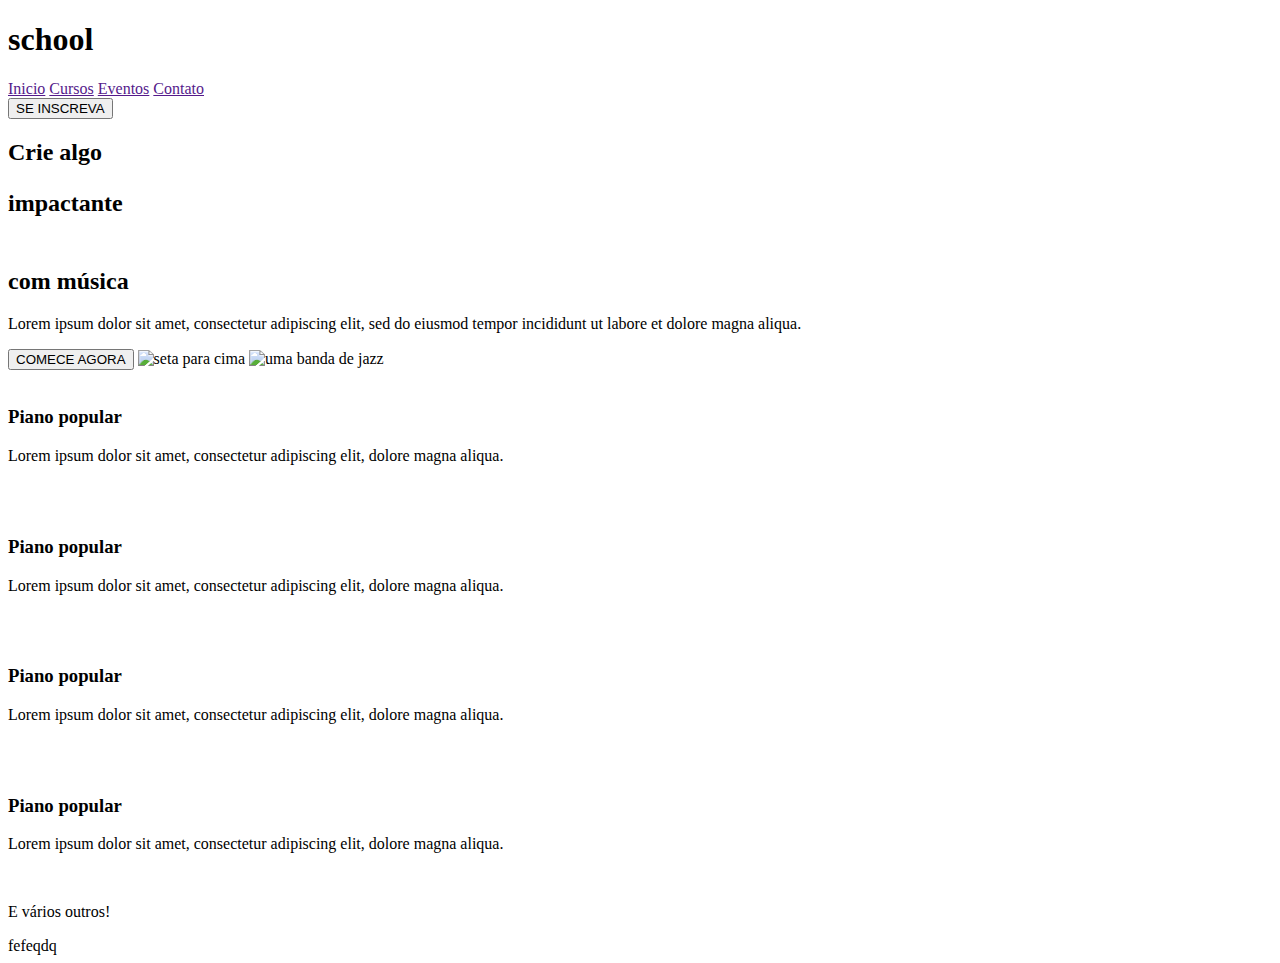
==== index.html @ 57fbb7ee "fix: add button in section" ====
<!DOCTYPE html>
<html lang="en">

<head>
    <meta charset="UTF-8">
    <meta name="viewport" content="width=device-width, initial-scale=1.0">
    <title>template-school</title>
    <link rel="stylesheet" href="./src//styles/index.css">
</head>

<body>
    <header>
        <h1>school</h1>
        <nav>
            <a href="" target="_self">Inicio</a>
            <a href="" target="_self">Cursos</a>
            <a href="" target="_self">Eventos</a>
            <a href="" target="_self">Contato</a>
        </nav>
        <button type="button">SE INSCREVA</button>
    </header>

    <main>
        <span>
            <h2>Crie algo <div class="heroTextContainer" ><p class="heroTitle" >impactante</p><img class="iconTextHero" src="./src/images/svg/icon-text-hero.svg" alt=""></div> com música</h2>
            <p>Lorem ipsum dolor sit amet, consectetur adipiscing elit, sed do eiusmod tempor incididunt ut labore et dolore magna aliqua.</p>
            <button type="button">COMECE AGORA</button>
            <img src="./src/images/svg/icon-arrow-hero.svg"  class="heroArrow" alt="seta para cima">
        </span>
        <img src="./src/images/svg/hero-img.svg" alt="uma banda de jazz">
    </main>
    
    <section>
      
       <div class="alinhamento"> 

        <div  class="cardred">
            <div class="redContent">
            <img src="./src/images/svg/Instrument Piano Keys.svg" alt="">
            <h3>Piano popular </h3>
            <p>Lorem ipsum dolor sit amet, consectetur adipiscing elit, dolore magna aliqua.</p>
            </div>
            <img src="./src/images/svg/seta.svg" alt="">
        </div>

        <div  class="cardyello">
            <div class="yelloContent">
            <img src="./src/images/svg/Music Clef Sheet.svg" alt="">
            <h3>Piano popular </h3>
            <p>Lorem ipsum dolor sit amet, consectetur adipiscing elit, dolore magna aliqua.</p>
            </div>
            <img src="./src/images/svg/seta.svg" alt="">
        </div>


        <div  class="cardred">
            <div class="redContent">
            <img src="./src/images/svg/Instrument Saxophone Play.svg" alt="">
            <h3>Piano popular </h3>
            <p>Lorem ipsum dolor sit amet, consectetur adipiscing elit, dolore magna aliqua.</p>
            </div>
            <img src="./src/images/svg/seta.svg" alt="">
        </div>


        <div  class="cardyello">
            <div class="yelloContent">
            <img src="./src/images/svg/Modern Music Drums.svg" alt="">
            <h3>Piano popular </h3>
            <p>Lorem ipsum dolor sit amet, consectetur adipiscing elit, dolore magna aliqua.</p>
            </div>
            <img src="./src/images/svg/seta.svg" alt="">
        </div>

        </div>

        <div class="logo">
           <p>E vários outros!</p>
        </div>
    </section>
    
</body>

</html>
fefeqdq
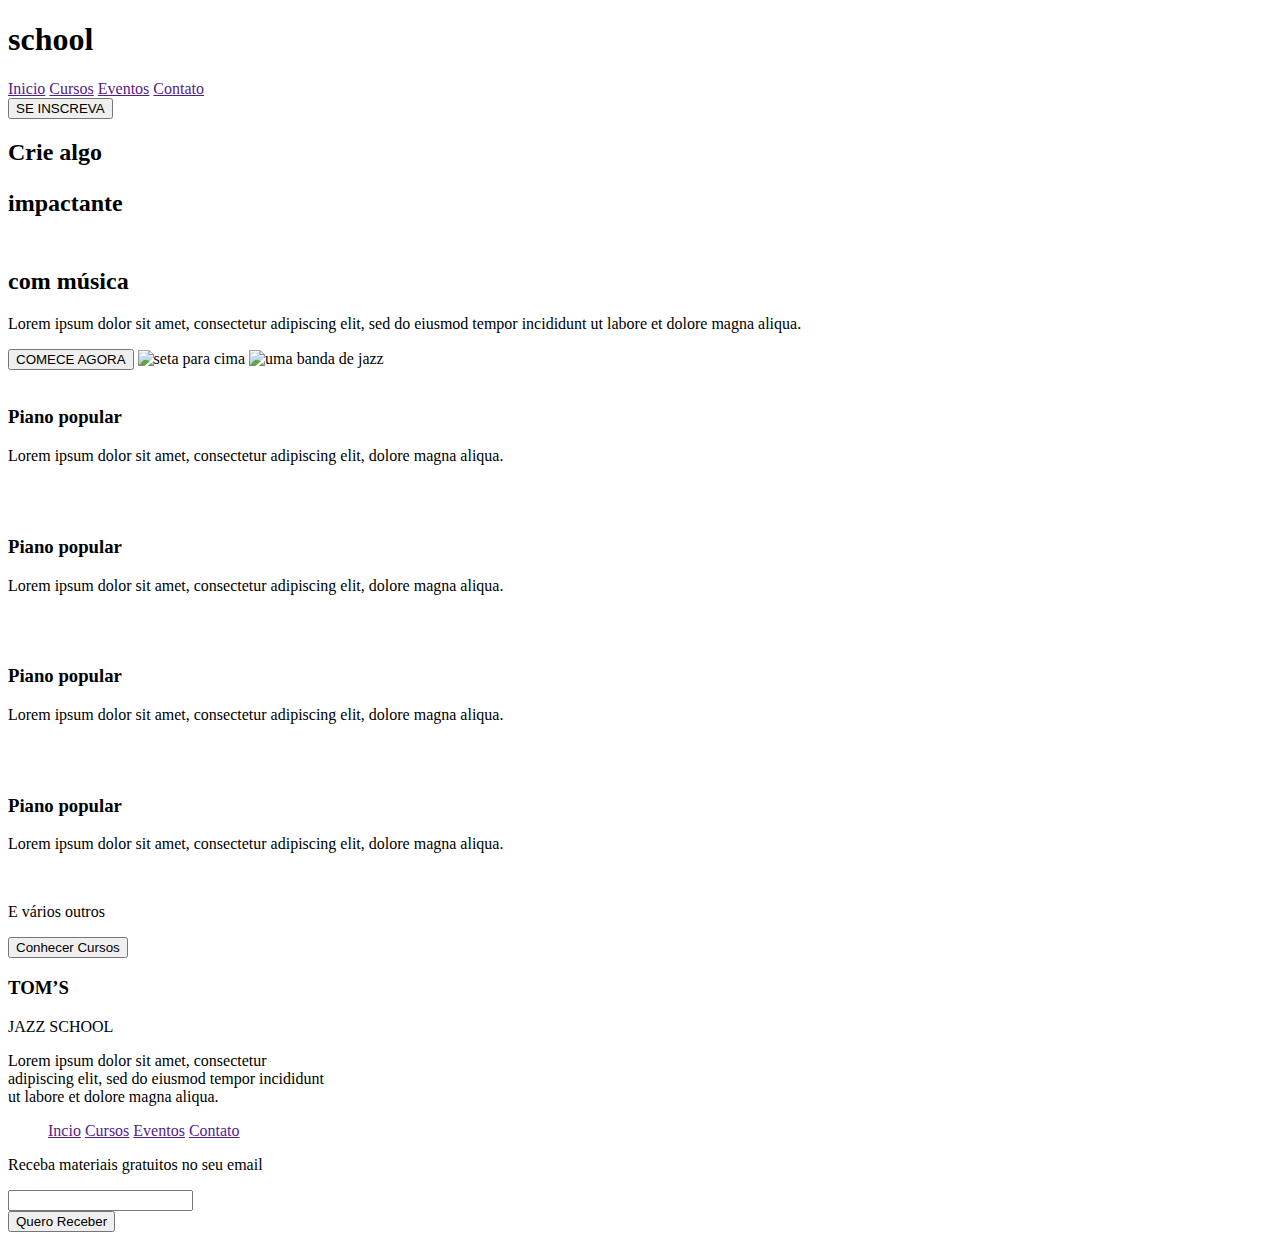
==== commit 7c7fe91b: "Merge pull request #1 from FelipeTMedina/feat/addSectionButton" ====
--- a/index.html
+++ b/index.html
@@ -74,13 +74,50 @@
 
         </div>
 
-        <div class="logo">
-           <p>E vários outros!</p>
+        <p class="logo"> E <span class="nomeTexto"> vários </span> outros </p>
+
+        <button class="botao1" type="button">Conhecer Cursos</button>
+        
+    </section>
+
+    <footer class="footer_content">
+
+        <div class="formag">
+            <div class="cabeçalho2">
+            <h3>TOM’S </h3>
+            <p>JAZZ SCHOOL</p>
+            </div>
+       
+
+        <div class="footer_text">
+        <p> Lorem ipsum dolor sit amet, consectetur <br> adipiscing elit,
+            sed do eiusmod  tempor incididunt <br> ut labore et dolore magna aliqua.</p>
         </div>
-    </section>
+        </div>
+
+        <div class="lista2">
+            <ul>
+              <a href="">Incio</a>  
+              <a href="">Cursos</a>                    
+              <a href="">Eventos</a>                        
+              <a href="">Contato</a>                      
+
+            </ul>
+        </div>
+
+        <div class="alinhamento_footer">
+        <p class="miniTexto_Content">Receba materiais gratuitos no seu email</p>
+
+        <div class="botãoo">
+            <input type="email">
+            
+        </div>
+        <button class="botao3" type="button">Quero Receber</button>
+        </div>
+
+        
+    </footer>
     
 </body>
 
 </html>
-fefeqdq
-
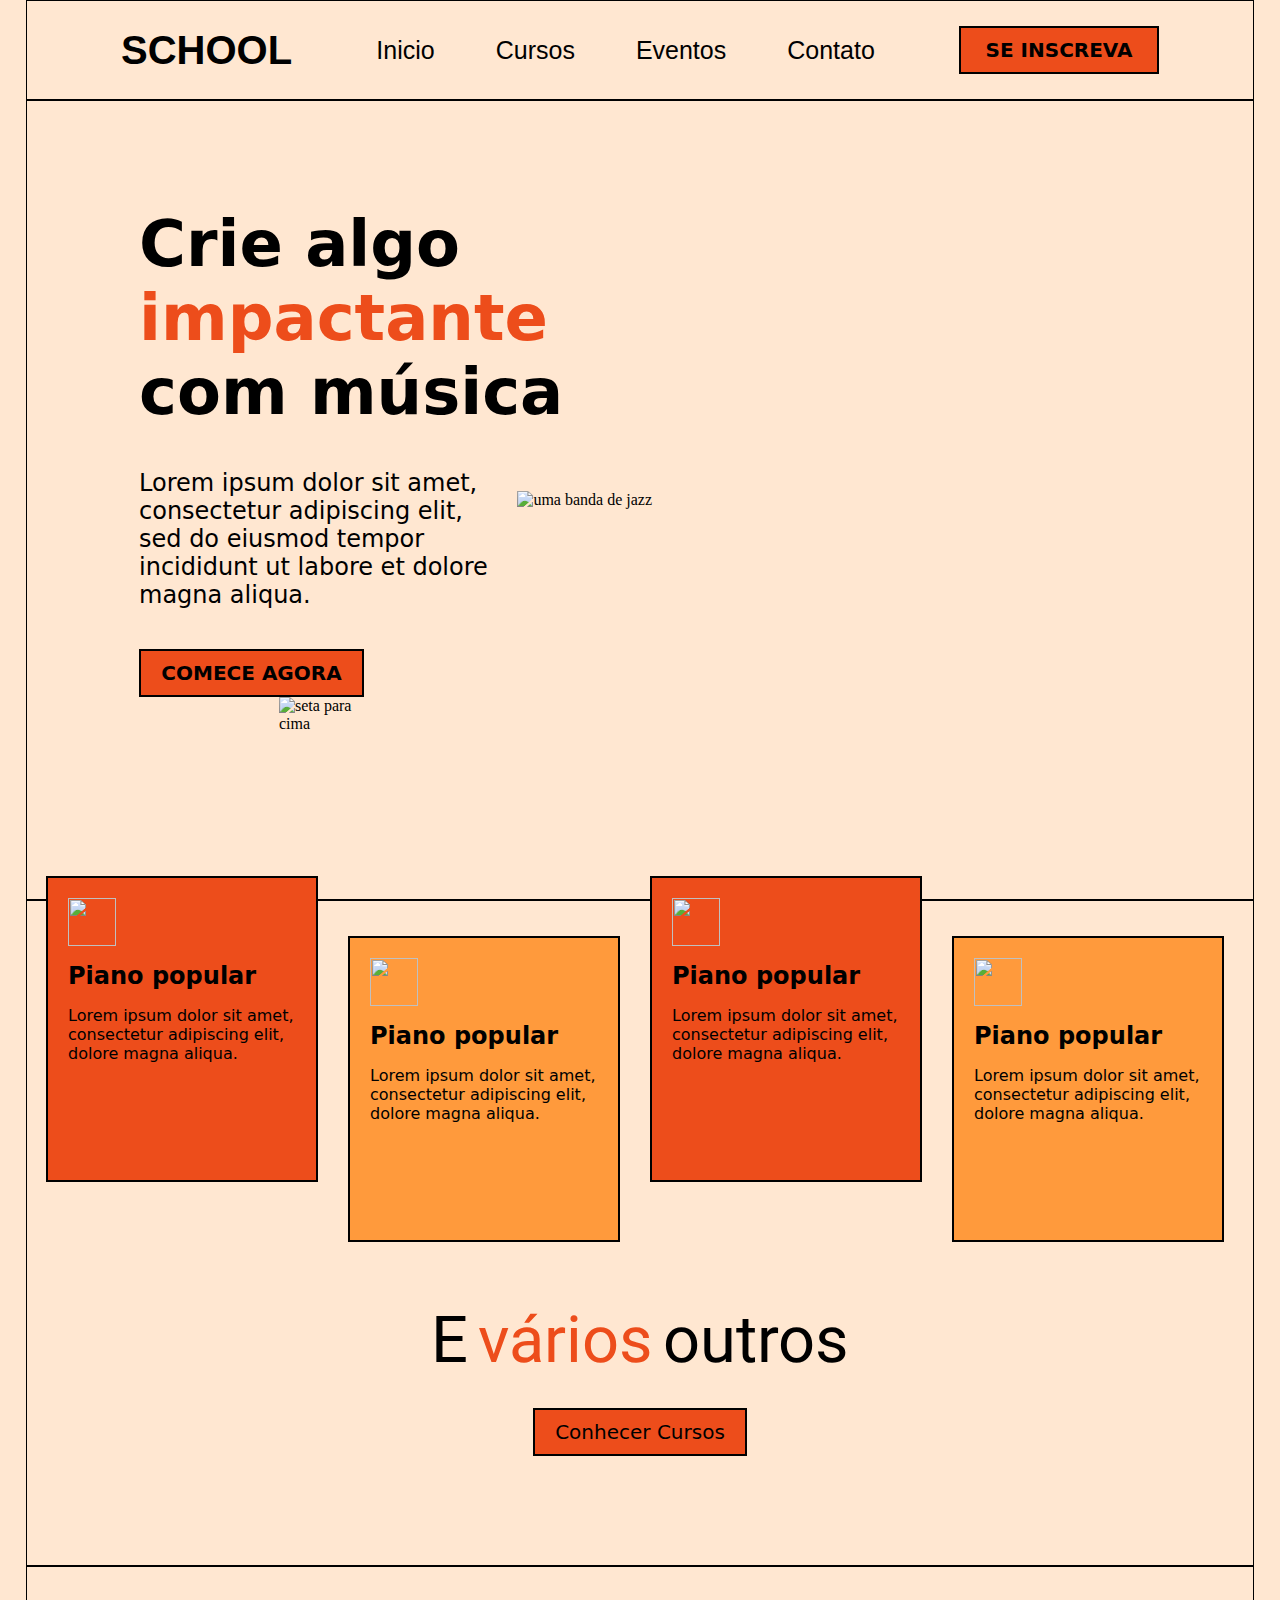
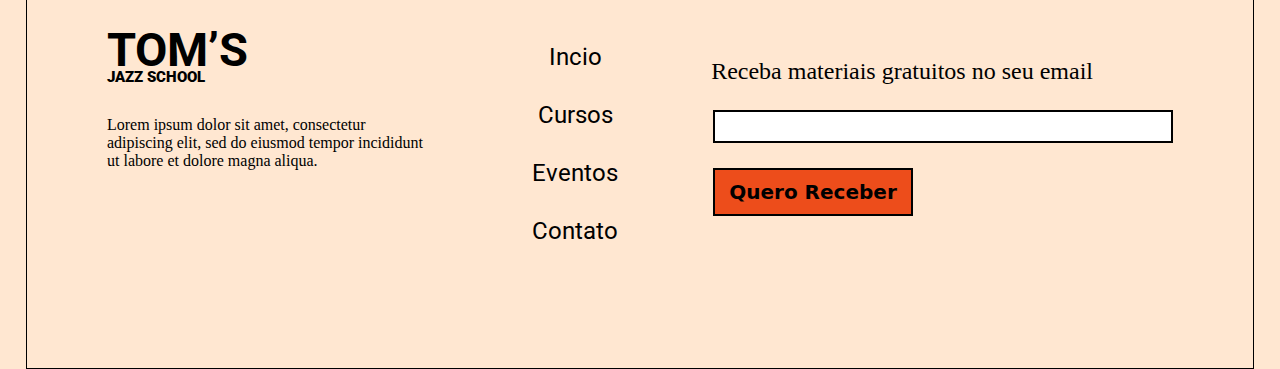
==== commit 3b12f373: "Merge branch 'feat/addSectionButton' of https://github.com/FelipeTMedina/Template-school" ====
--- a/index.html
+++ b/index.html
@@ -82,7 +82,7 @@
 
     <footer class="footer_content">
 
-        <div class="formag">
+        <div class="footerFilho">
             <div class="cabeçalho2">
             <h3>TOM’S </h3>
             <p>JAZZ SCHOOL</p>
@@ -95,7 +95,7 @@
         </div>
         </div>
 
-        <div class="lista2">
+        <div class="listaFooter">
             <ul>
               <a href="">Incio</a>  
               <a href="">Cursos</a>                    
@@ -110,12 +110,10 @@
 
         <div class="botãoo">
             <input type="email">
-            
         </div>
         <button class="botao3" type="button">Quero Receber</button>
         </div>
 
-        
     </footer>
     
 </body>
--- a/src/styles/index.css
+++ b/src/styles/index.css
@@ -0,0 +1,384 @@
+@import url('https://fonts.cdnfonts.com/css/academy-engraved-let');
+@import url('https://fonts.cdnfonts.com/css/wallpaper');
+@import url('https://fonts.googleapis.com/css2?family=Roboto&display=swap');
+
+
+* {
+    padding: 0;
+    margin: 0;
+    text-decoration: none;
+    box-sizing: border-box;
+}
+
+body {
+    background-color: #FFE7D1;
+    padding: 0 26px;
+}
+
+header {
+    width: 100%;
+    height: 100px;
+    border: 1px solid black;
+
+    display: flex;
+    justify-content: space-between;
+    align-items: center;
+    padding: 0 94px;
+}
+
+nav {
+    display: flex;
+    gap: 61px;
+}
+
+header > h1 {
+    text-transform: uppercase;
+    font-size: 40px;
+    font-family: 'Academy Engraved LET', sans-serif;
+    color: black;
+}
+
+nav > a {
+    font-size: 25px;
+    font-family: 'Academy Engraved LET', sans-serif;
+    color: black;
+}
+
+header > button {
+    width: 200px;
+    height: 48px;
+    background-color: #ED4D1B;
+    font-family: system-ui, -apple-system, BlinkMacSystemFont, 'Segoe UI', Roboto, Oxygen, Ubuntu, Cantarell, 'Open Sans', 'Helvetica Neue', sans-serif;
+    font-weight: 700;
+    font-size: 20px;
+    border: 2px solid black;
+}
+
+main {
+    width: 100%;
+    height: 800px;
+    border: 1px solid black;
+
+    display: flex;
+    align-items: center;
+}
+
+main > span {
+    width: 40%;
+    display: flex;
+    flex-direction: column;
+    padding-left: 112px;
+    gap: 40px;
+}
+
+span > h2 {
+    width: 474px;
+    font-size: 64px;
+    font-family: system-ui, -apple-system, BlinkMacSystemFont, 'Segoe UI', Roboto, Oxygen, Ubuntu, Cantarell, 'Open Sans', 'Helvetica Neue', sans-serif;
+    color: black;
+}
+
+span > p {
+    width: 368px;
+    font-size: 24px;
+    font-family: system-ui, -apple-system, BlinkMacSystemFont, 'Segoe UI', Roboto, Oxygen, Ubuntu, Cantarell, 'Open Sans', 'Helvetica Neue', sans-serif;
+    color: black;
+}
+
+span > button {
+    width: 225px;
+    height: 48px;
+    background-color: #ED4D1B;
+    font-family: system-ui, -apple-system, BlinkMacSystemFont, 'Segoe UI', Roboto, Oxygen, Ubuntu, Cantarell, 'Open Sans', 'Helvetica Neue', sans-serif;
+    font-weight: 700;
+    font-size: 20px;
+    border: 2px solid black;
+}
+
+main > img {
+    width: 60%;
+}
+
+.heroArrow {
+    display: flex;
+    margin-top: -40px;
+    margin-left: 140px;
+    width: 105px;
+    height: 97px;
+}
+
+.heroTitle {
+    color: #ED4D1B;
+}
+
+.heroTextContainer {
+    display: flex;
+}
+
+.iconTextHero {
+    margin-top: -20px;
+}
+
+section{
+width: 100%;
+height: 666px;
+border: 1px solid black;
+display: flex;
+padding: 25px;
+gap: 30px;
+flex-direction: column;
+align-items: center;
+}
+
+.logo{
+font-family: system-ui, -apple-system, BlinkMacSystemFont, 'Segoe UI', Roboto, Oxygen, Ubuntu, Cantarell, 'Open Sans', 'Helvetica Neue', sans-serif;
+font-size: 40px;
+}
+
+.alinhamento{
+    display: flex;
+    gap: 30px;
+    margin-top: -20px;
+    margin-left: 50px;
+}
+
+.cardred{
+    width: 272px;
+    height: 306px;
+    background-color: #ED4D1B  ;
+    border: 2px solid black;
+    display: flex;
+    flex-direction: column;
+    padding-top: 27px;
+    padding: top;
+    align-items: flex-start;
+    padding-left: 32px;
+    margin : -30px;
+    padding: 20px;
+}
+
+.redContent{
+    display: flex;
+    flex-direction: column;
+    gap: 16px;
+
+}
+
+
+.cardred>img{
+    display: block;
+    align-self: self-end;
+    padding-top: 50px;
+
+}
+
+.cardred{
+    display: flex;
+    flex-direction: column;
+    gap: 16px;
+
+
+}
+.redContent> img{
+
+    width: 48px;
+    height: 48px;
+    
+}
+
+
+.redContent > h3{
+font-size: 24px;
+font-family: system-ui, -apple-system, BlinkMacSystemFont, 'Segoe UI', Roboto, Oxygen, Ubuntu, Cantarell, 'Open Sans', 'Helvetica Neue', sans-serif;
+
+}
+.redContent > p{
+    width: 207;
+    font-size: 16px;
+    font-family: system-ui, -apple-system, BlinkMacSystemFont, 'Segoe UI', Roboto, Oxygen, Ubuntu, Cantarell, 'Open Sans', 'Helvetica Neue', sans-serif;
+
+
+}
+
+
+
+.cardyello{
+
+    width: 272px;
+    height: 306px;
+    background-color: #FF9A3C;    ;
+    border: 2px solid black;
+    display: flex;
+    flex-direction: column;
+    padding-top: 27px;
+    padding: top;
+    align-items: flex-start;
+    padding-left: 32px;
+    margin : 30px;
+    padding: 20px;
+}
+
+
+.cardyello>img{
+    display: block;
+    align-self: self-end;
+    padding-top: 50px;
+
+}
+
+.yelloContent{
+    display: flex;
+    flex-direction: column;
+    gap: 16px;
+
+
+}
+.yelloContent> img{
+
+    width: 48px;
+    height: 48px;
+}
+.yelloContent> p{
+    width: 207;
+    font-size: 16px;
+    font-family: system-ui, -apple-system, BlinkMacSystemFont, 'Segoe UI', Roboto, Oxygen, Ubuntu, Cantarell, 'Open Sans', 'Helvetica Neue', sans-serif;
+
+
+}
+.yelloContent> h3{
+font-size: 24px;
+font-family: system-ui, -apple-system, BlinkMacSystemFont, 'Segoe UI', Roboto, Oxygen, Ubuntu, Cantarell, 'Open Sans', 'Helvetica Neue', sans-serif;
+
+}
+
+
+.logo{
+
+    display: flex;
+    font-family: 'Roboto', sans-serif;
+    font-size: 65px;
+    gap: 10px;
+    padding-top: -29;
+    
+}
+
+.nomeTexto{
+
+color: #ED4D1B;
+
+}
+
+
+.botao1{
+    background-color: #ED4D1B;
+    width: 225;
+    height: 48px;
+    border: 2px solid ;
+    font-family: system-ui, -apple-system, BlinkMacSystemFont, 'Segoe UI', Roboto, Oxygen, Ubuntu, Cantarell, 'Open Sans', 'Helvetica Neue', sans-serif;
+    font-size: 20px;
+    padding: 0px 20px 0px 20px ;
+}
+
+
+.footer_content{
+    width: 100%;
+    height: 403px;
+    border: 1px solid black;
+}
+
+.footerFilho{
+
+    display: flex;
+    flex-direction: column;
+    gap: 15px;
+    margin-top: 60px;
+    margin-left: 80px;
+}
+
+.cabeçalho2 {
+font-family: Roboto;
+font-size: 20px;
+font-weight: 900;
+line-height: 23px;
+letter-spacing: 0em;
+text-align: left;
+
+font-family: Roboto;
+font-size: 40px;
+font-weight: 900;
+line-height: 47px;
+letter-spacing: 0em;
+text-align: left;
+
+
+}
+
+.cabeçalho2 > p{
+font-size: 15px;
+margin-top: -20px;
+
+}
+
+
+
+
+.listaFooter > ul  {
+    
+    display: flex;
+    justify-content: center;
+    flex-direction: column;
+    align-items: center;
+    gap: 30px;
+    margin-top: -40px;
+    text-decoration: none;
+    height: 28px;
+    font-family: Roboto;
+    font-size: 24px;
+    margin-left: -130px;
+}
+    
+
+a{
+    text-decoration: none;
+    color: black;
+}
+
+
+.alinhamento_footer{
+
+    display: flex;
+    flex-direction: column;
+    align-items: end;
+    margin: -100px 80px 0px 0px;
+    font-size: 24px;
+    gap: 25px;
+}
+
+
+.miniTexto_Content{
+
+    display: flex;
+    padding-right: 80px;
+}
+
+input{
+    width: 460px;
+    height: 33px;
+    padding-right: -30px;
+    border: 2px solid black;
+    
+
+}
+
+.botao3{
+
+    width: 200px;
+    height: 48px;
+    background-color: #ED4D1B;
+    font-family: system-ui, -apple-system, BlinkMacSystemFont, 'Segoe UI', Roboto, Oxygen, Ubuntu, Cantarell, 'Open Sans', 'Helvetica Neue', sans-serif;
+    font-weight: 700;
+    font-size: 20px;
+    border: 2px solid black;
+    margin-right: 260px;
+
+}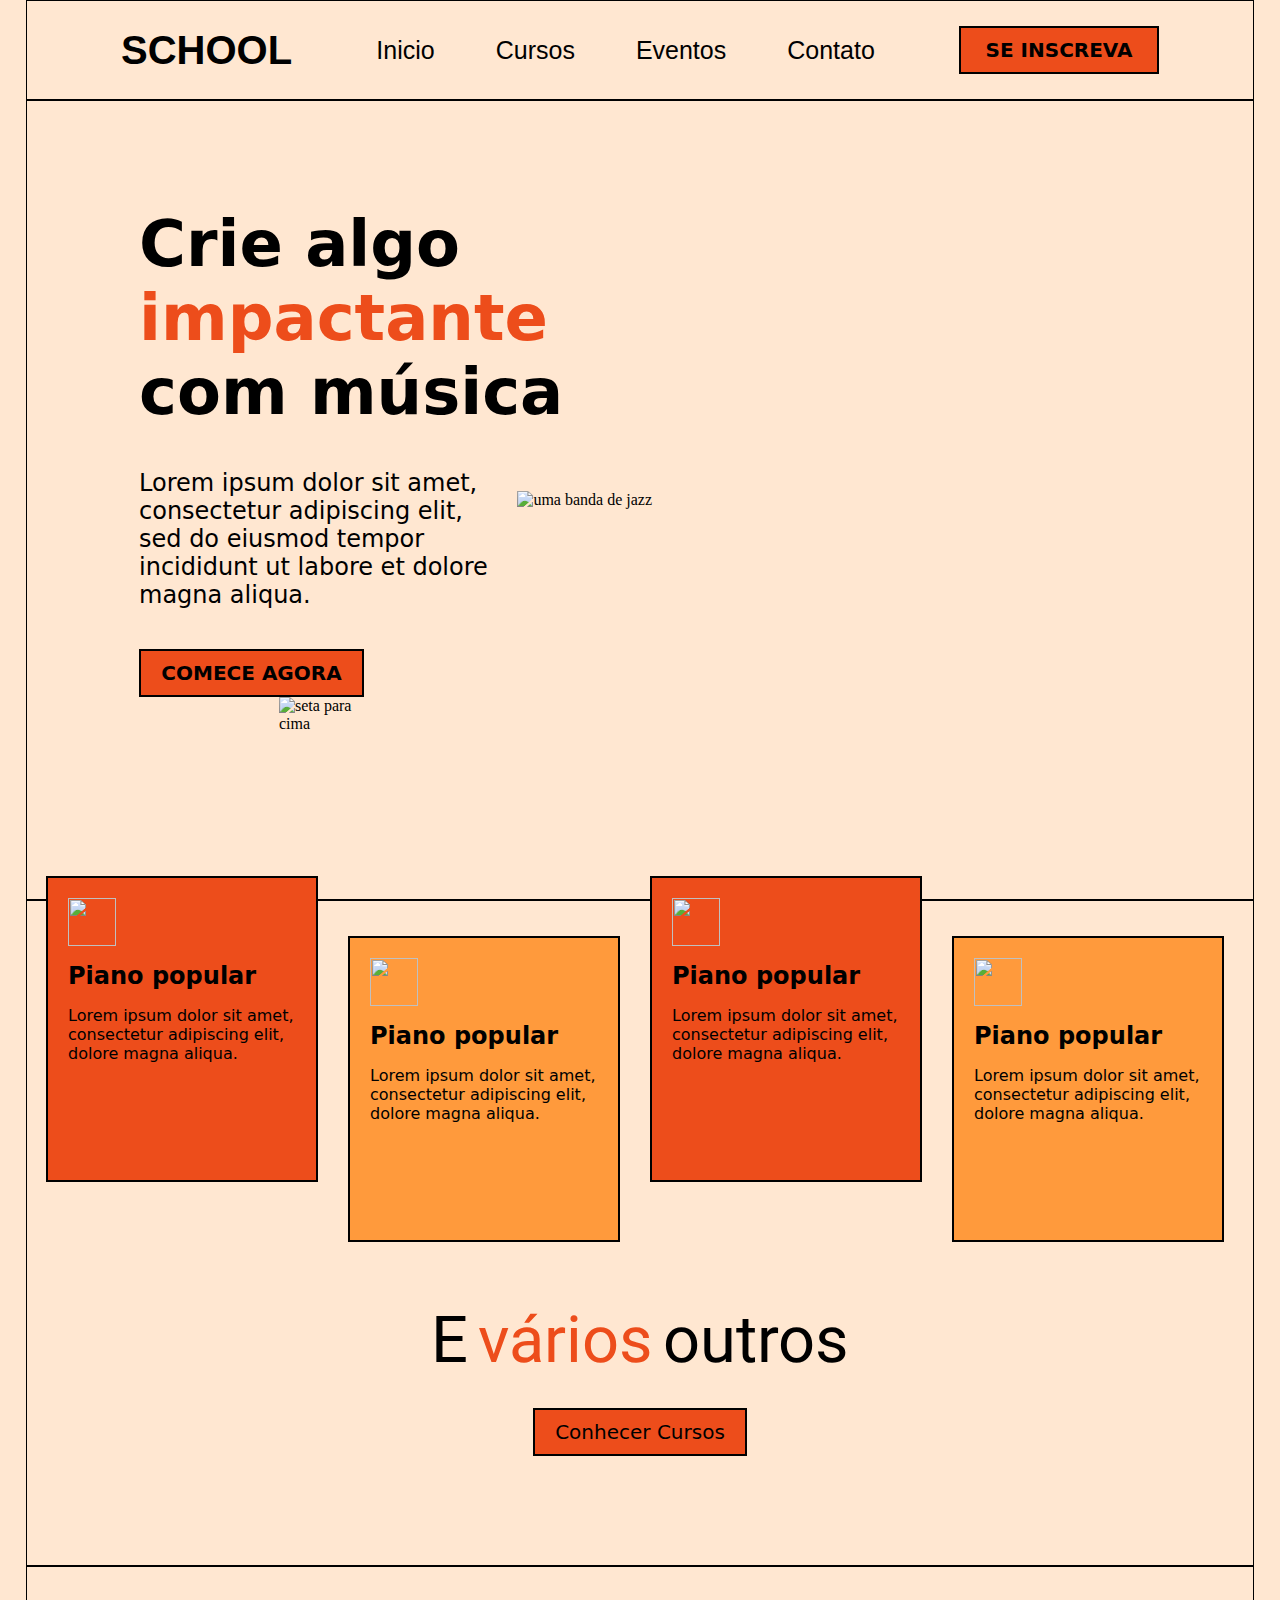
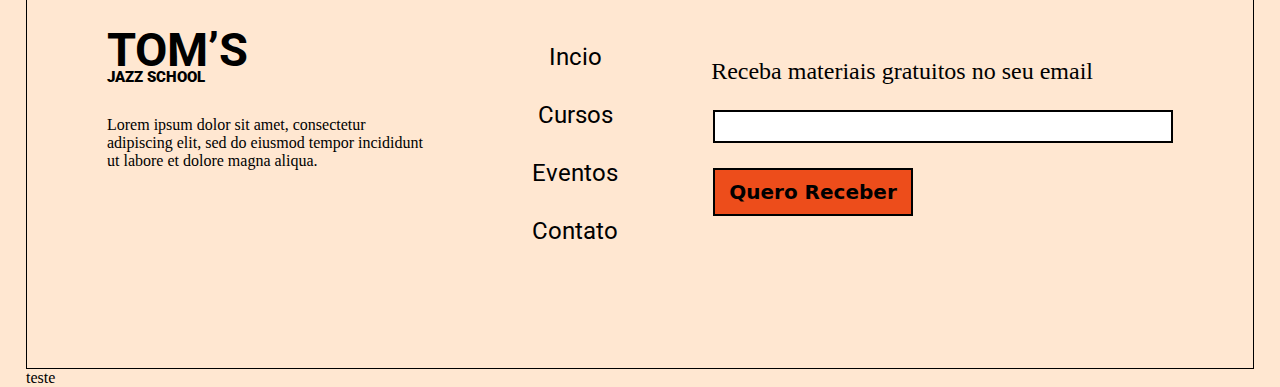
==== commit 433f8c25: "fix: added layout" ====
--- a/index.html
+++ b/index.html
@@ -92,13 +92,14 @@
         <div class="footer_text">
         <p> Lorem ipsum dolor sit amet, consectetur <br> adipiscing elit,
             sed do eiusmod  tempor incididunt <br> ut labore et dolore magna aliqua.</p>
+
         </div>
         </div>
 
         <div class="listaFooter">
             <ul>
               <a href="">Incio</a>  
-              <a href="">Cursos</a>                    
+              <a href="">Cursos</a>        
               <a href="">Eventos</a>                        
               <a href="">Contato</a>                      
 
@@ -119,3 +120,4 @@
 </body>
 
 </html>
+teste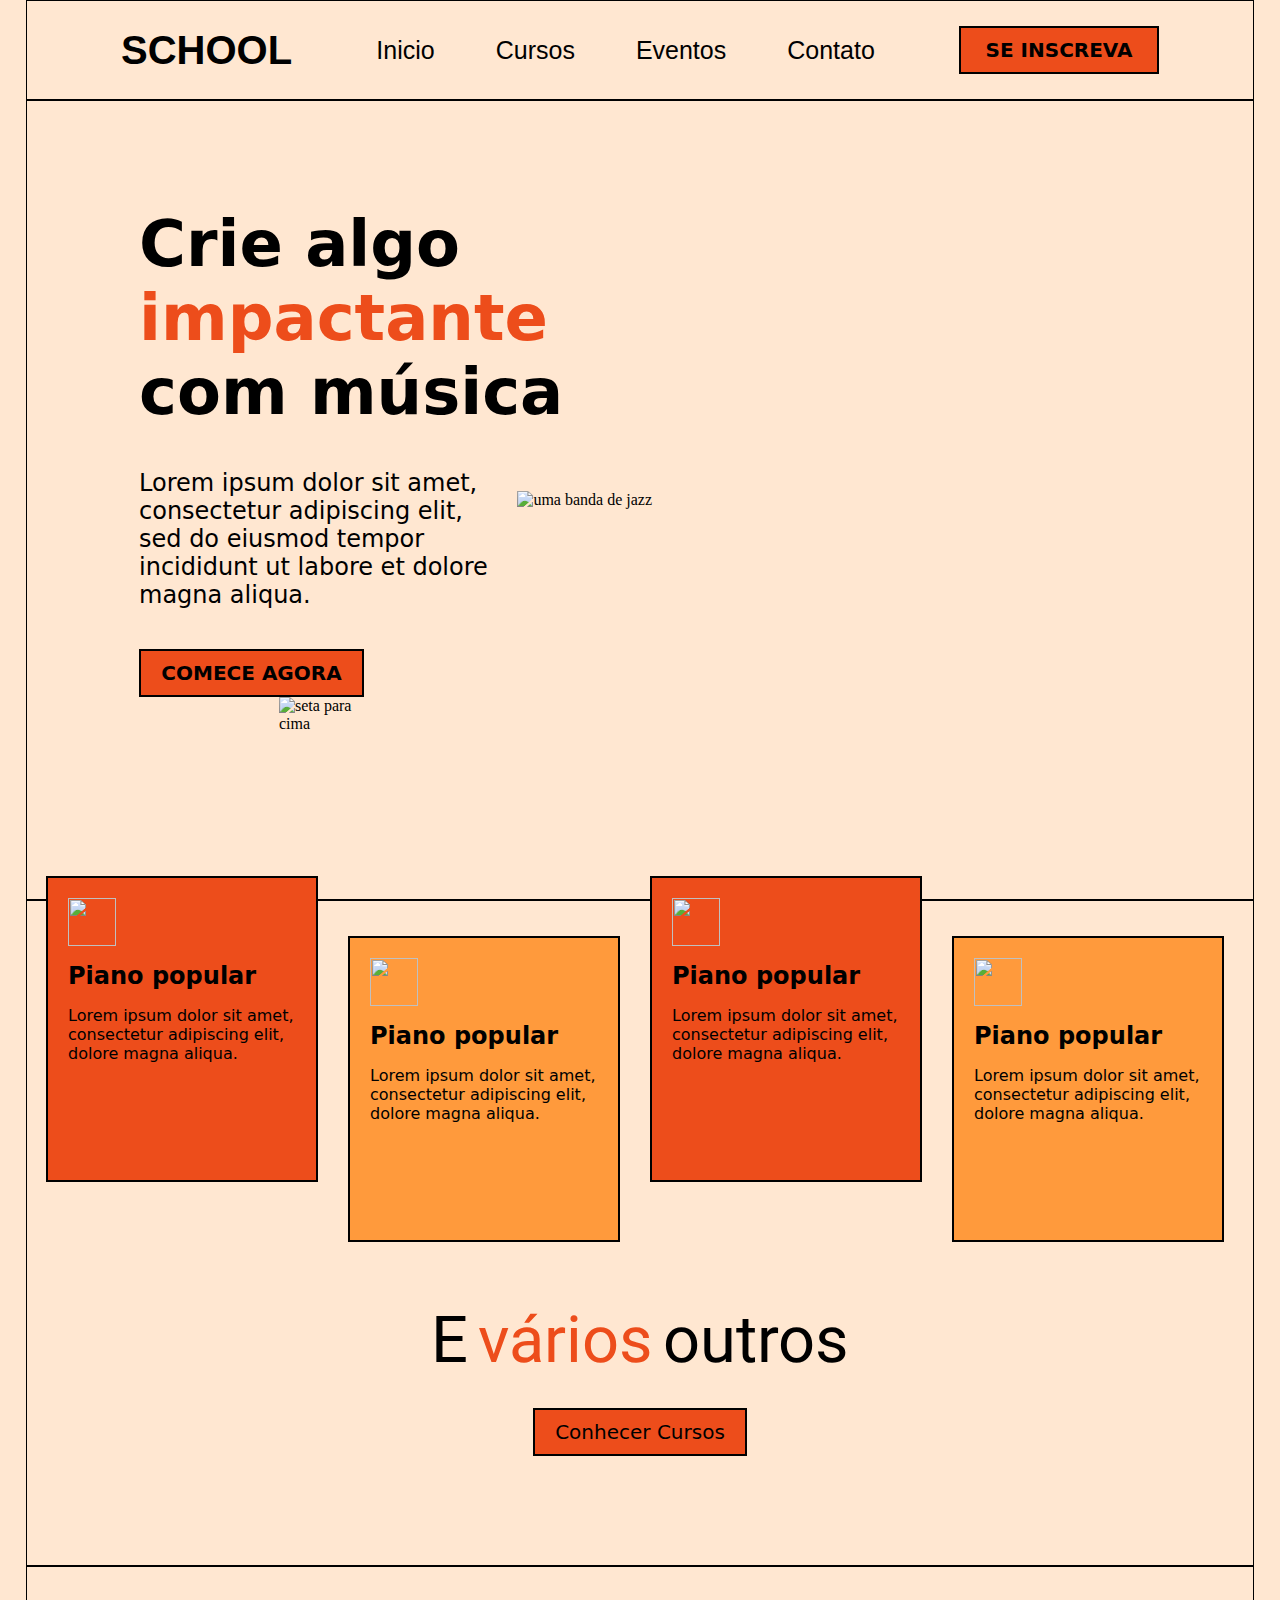
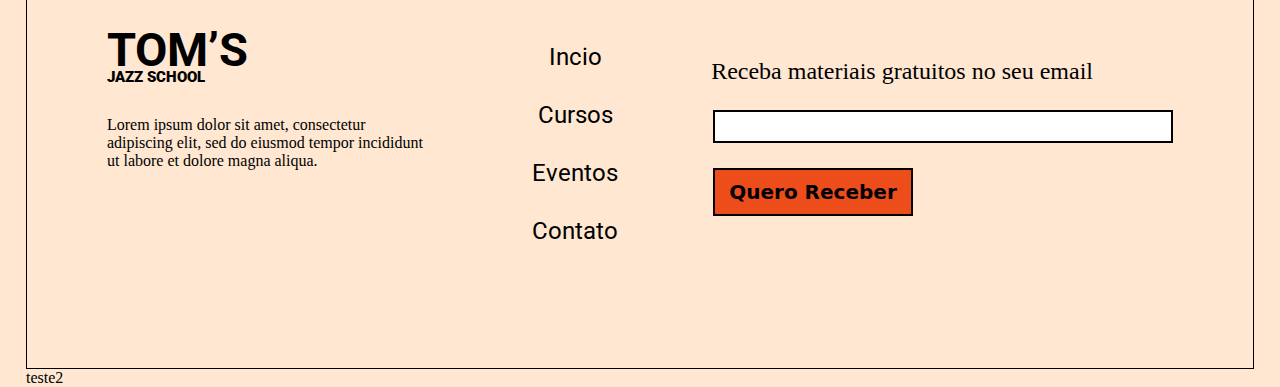
==== commit 388ba59c: "fix: teste2" ====
--- a/index.html
+++ b/index.html
@@ -120,4 +120,4 @@
 </body>
 
 </html>
-teste+teste2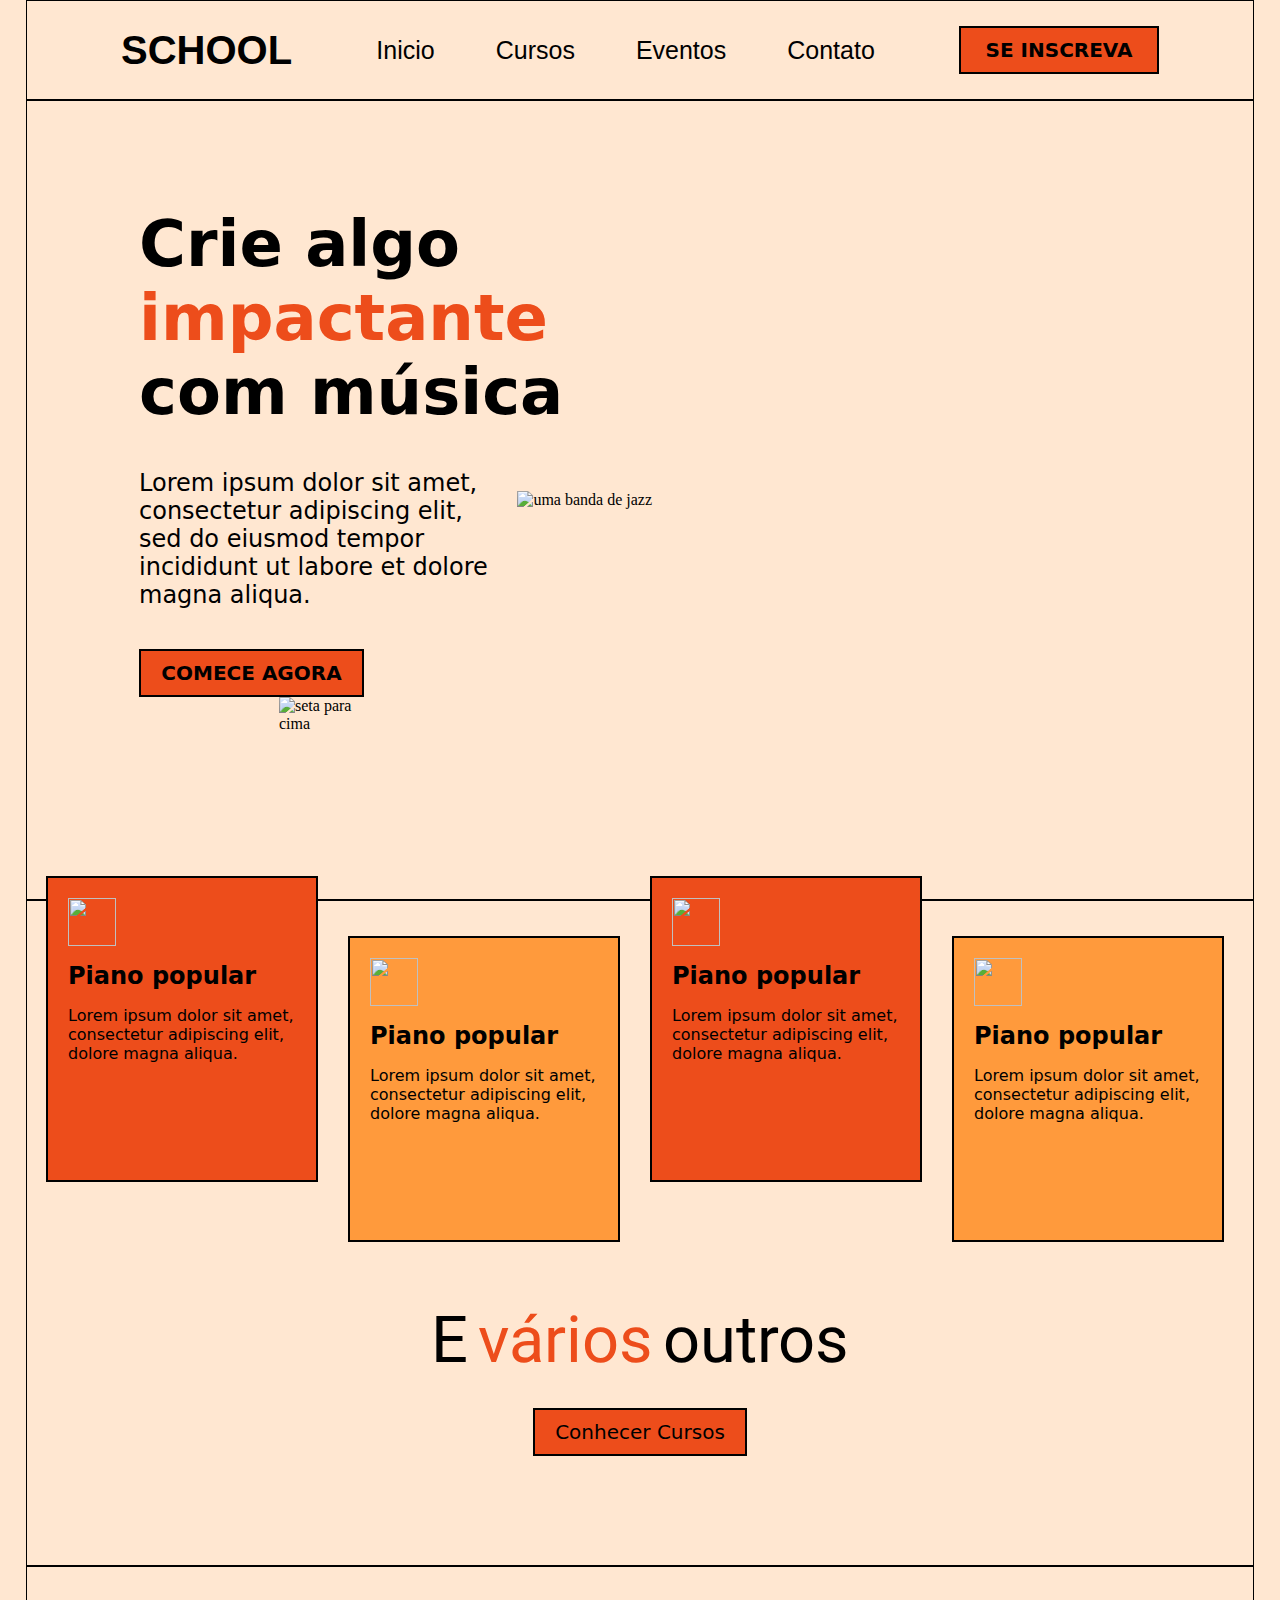
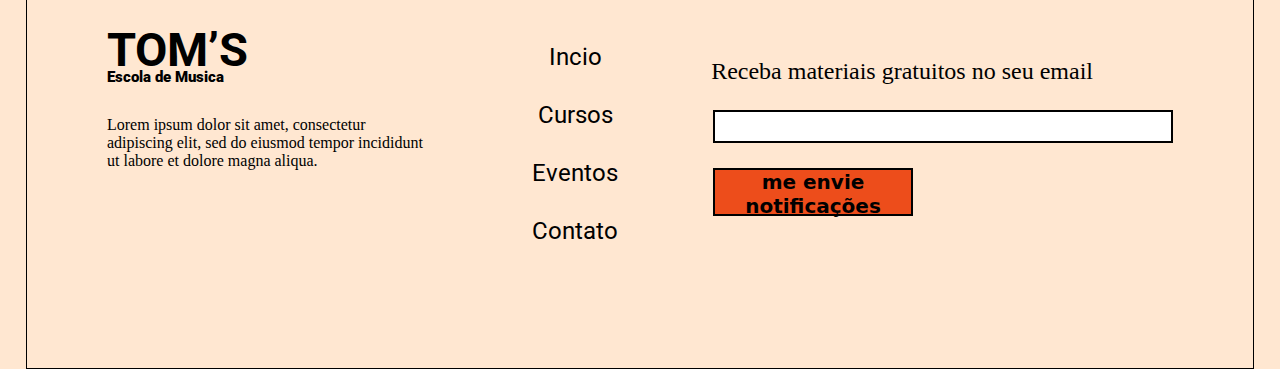
==== commit df0f4957: "fix: fix layout site" ====
--- a/index.html
+++ b/index.html
@@ -85,21 +85,20 @@
         <div class="footerFilho">
             <div class="cabeçalho2">
             <h3>TOM’S </h3>
-            <p>JAZZ SCHOOL</p>
+            <p>Escola de Musica</p>
             </div>
        
 
         <div class="footer_text">
         <p> Lorem ipsum dolor sit amet, consectetur <br> adipiscing elit,
             sed do eiusmod  tempor incididunt <br> ut labore et dolore magna aliqua.</p>
-
         </div>
         </div>
 
         <div class="listaFooter">
             <ul>
               <a href="">Incio</a>  
-              <a href="">Cursos</a>        
+              <a href="">Cursos</a>                    
               <a href="">Eventos</a>                        
               <a href="">Contato</a>                      
 
@@ -112,7 +111,7 @@
         <div class="botãoo">
             <input type="email">
         </div>
-        <button class="botao3" type="button">Quero Receber</button>
+        <button class="botao3" type="button"> me envie notificações</button>
         </div>
 
     </footer>
@@ -120,4 +119,3 @@
 </body>
 
 </html>
-teste2